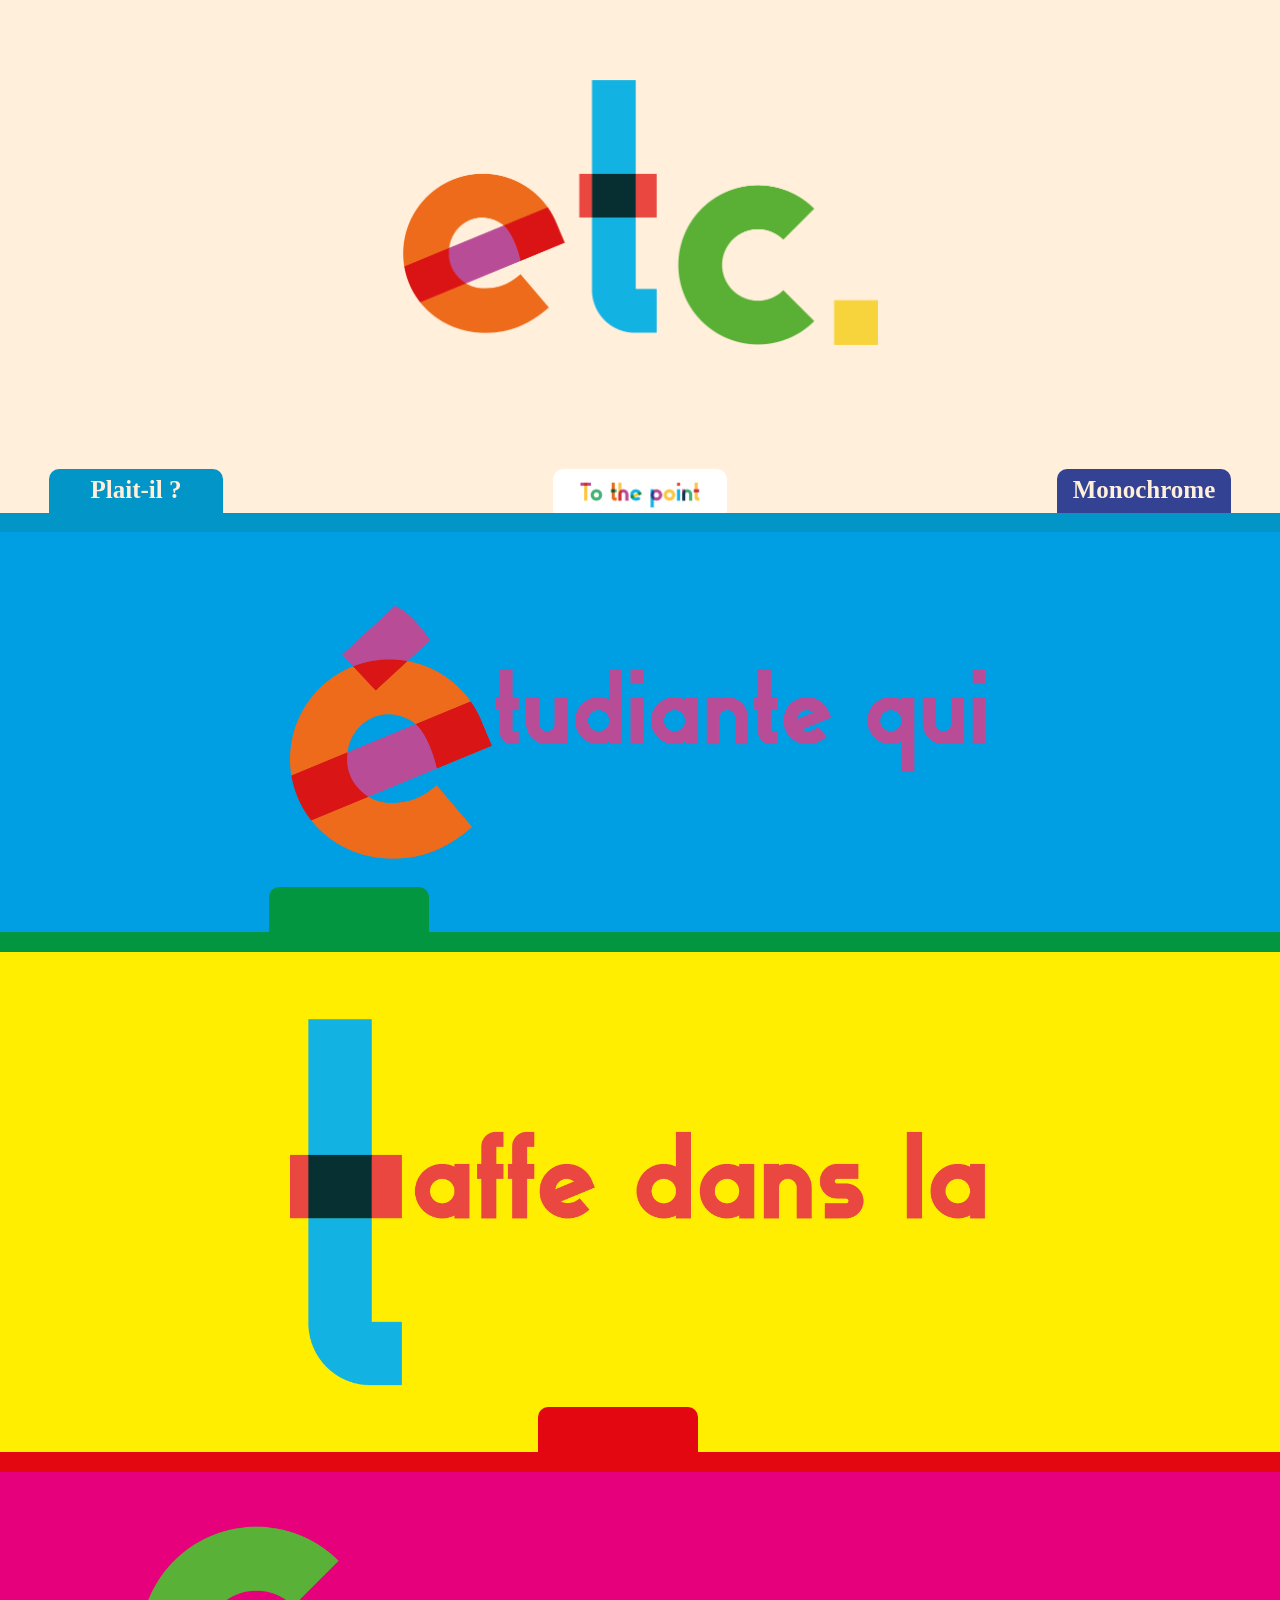
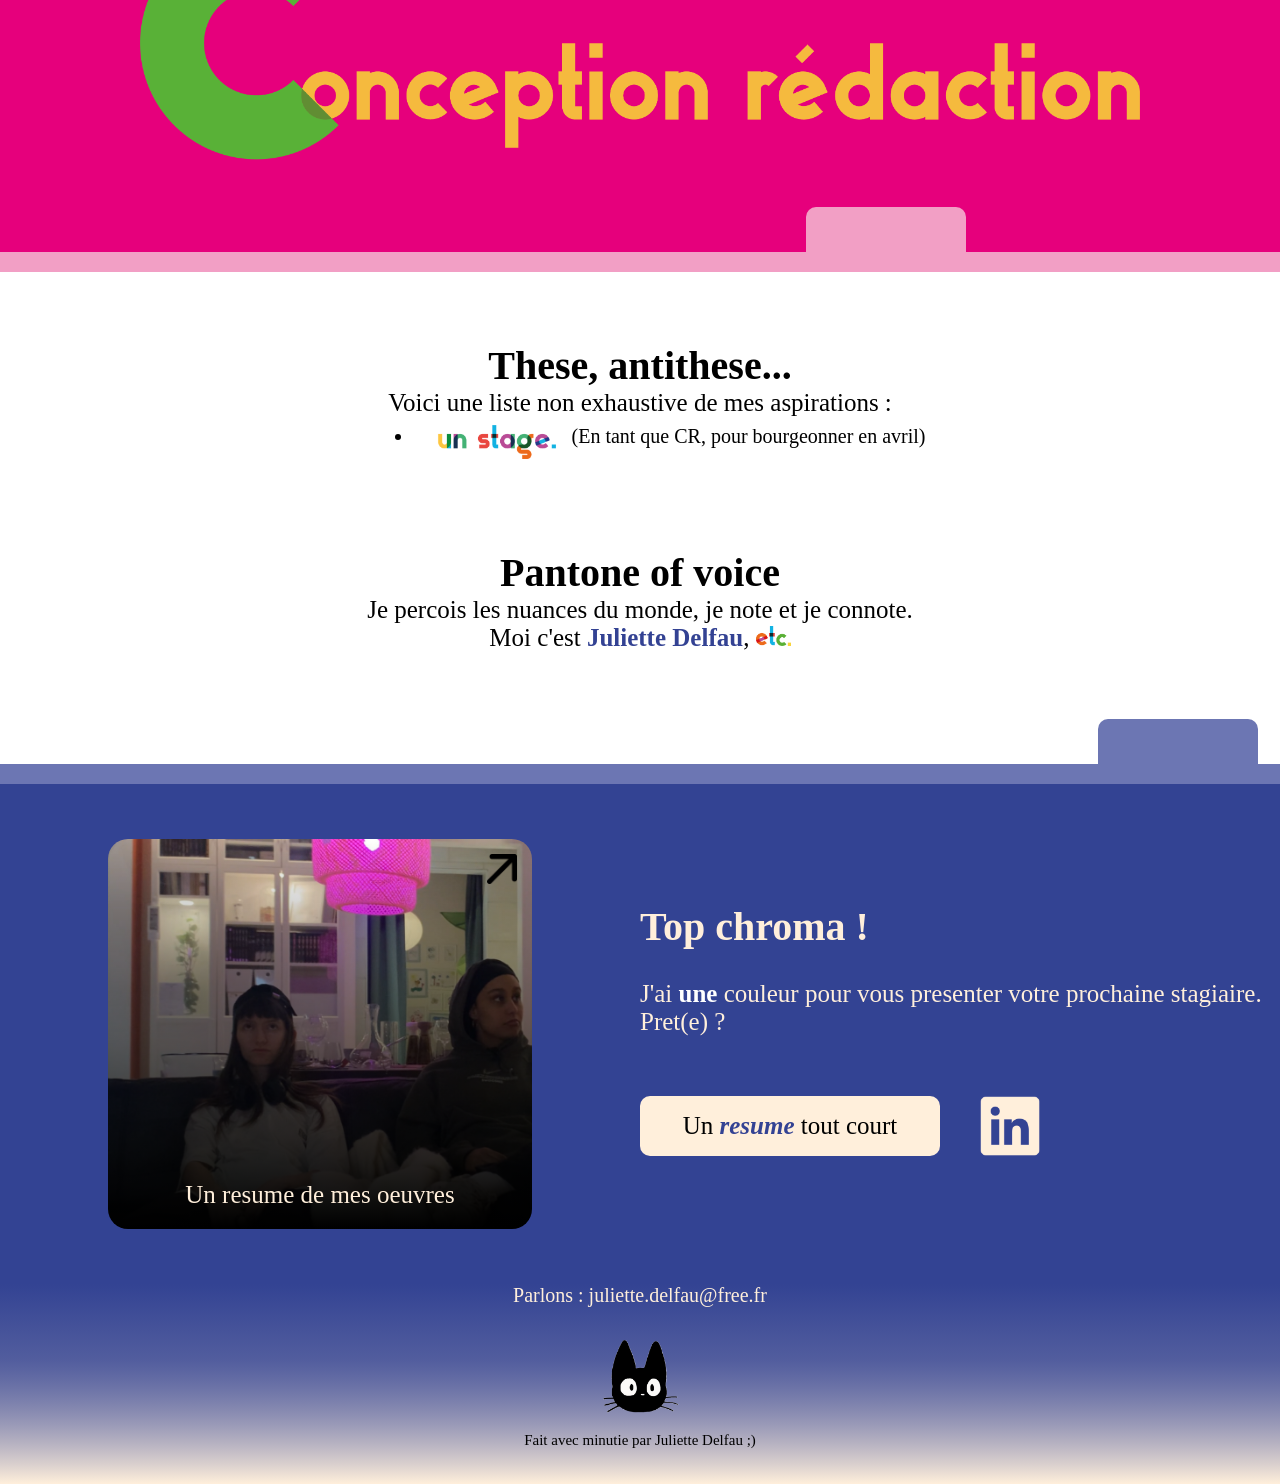
==== index.html @ 7466a405 "Add files via upload" ====
<!DOCTYPE html>
<html lang="fr">
<head>
    <meta charset="UTF-8">
    <meta name="viewport" content="width=device-width, initial-scale=1.0">
    <title>etc.</title>
    <link rel="stylesheet" href="styles.css">
</head>
    
<body>
    <div class="intro">
        <img src="assets/etc..png" alt="etc." class="titre">        
        <nav class="navbar">
            <ul class="menu">
                <li class="etc"><a href="#kessesse">Plait-il ?</a></li>
                <li class="resume"><a href="#to-the-point"><img src="assets/To%20The%20Point.png" alt="To the point" class="ttp"></a></li>
                <li class="bleu"><a href="#monochrome">Monochrome</a></li>
            </ul>
            <div class="separation1"></div>
        </nav>
    </div>
    <div id="kessesse">
        <div class="E">
            <img src="assets/Etudiante%20qui.png" alt="Etudiante qui" class="eq">
            <a href="#T" class="intercalaire1"></a>
        </div>
        <div class="separation2"></div>
        <div id="T">
            <img src="assets/Taffe%20dans%20la.png" alt="Taffe dans la" class="tdl">
            <a href="#C" class="intercalaire2"></a>
        </div>
        <div class="separation3"></div>
        <div id="C">
            <img src="assets/CR.png" alt="Conception rédaction" class="cr">
            <a href="#to-the-point" class="intercalaire3"></a>
        </div>
    </div>
    <div class="separation4"></div>
    <div id="to-the-point">
        <div class="texte">
            <h2>These, antithese...</h2>
            <p>Voici une liste non exhaustive de mes aspirations :</p>
            <ul class="liste">
                <li><img src="assets/Un%20stage.png" alt="Un stage." class="stage">(En tant que CR, pour bourgeonner en avril)</li>
            </ul>
            <h2>Pantone of voice</h2>
            <p>Je percois les nuances du monde, je note et je connote.</p>
            <p>Moi c'est <span>Juliette Delfau</span>, <img src="assets/etc..png" alt="etc." class="etc"></p>
            <a href="#monochrome" class="intercalaire4"></a>
        </div>
    </div>
    <div class="separation5"></div>
    <div id="monochrome">
        <div class="pres">
            <a href="https://aliasjuliette.wordpress.com/" class="rectangle" target="_blank">
                <img src="assets/fleche.png" alt="Nouvel onglet" class="fleche">
                <p>Un resume de mes oeuvres</p>
            </a>
            </div>
        <div class="pres">
            <h2 class="mono">Top chroma !</h2>
            <p>J'ai <span class="une">une</span> couleur pour vous presenter votre prochaine stagiaire. Pret(e) ?</p>
            <dev class="liens">
                <a href="assets/CV.pdf" class="bouton" target="_blank">
                    <p>Un <span class="CV">resume</span> tout court</p>
                </a>
                <a href="http://www.linkedin.com/in/juliette-delfau-29739733b" class="LinkedIn" target="_blank">
                    <img src="assets/Linkedin.png" alt="LinkedIn" class="icone"> 
                </a>
            </dev>
        </div>
    </div>
    <footer>
        <p class="mail">Parlons :    
            <a href="mailto: juliette.delfau@free.fr" class="free">juliette.delfau@free.fr</a>
        </p>
            <img src="assets/chat.png" alt="chat" class="chat">
        <p class="made">Fait avec minutie par Juliette Delfau ;)</p>
    </footer>
</body>
</html>
---- styles.css ----
/* GENERAL */

html, body{
    margin: 0;
    padding: 0;
    background-color: #ffefdb;
    font-family: Kosko regular;
}

:root {
  --diagonale-step: 21vw; 
}

h2{
    font-family: Kosko;
    font-size: 40px;
    margin-top: 70px;
    margin-bottom: 0px;
}

p{
    font-size: 25px; 
    margin-top: 0;
    margin-bottom: 0;
}



/* INTRO */

.intro{
    height: 532px;
}

img.titre{ 
    width: 475px;
    display: flex;
    margin: auto;
    padding-top: 80px;
}

    /* Barre de navigation */

.navbar{
    background-color: transparent;
    min-height: 52px;
    padding-top: 108px;
}

nav ul{
    padding-left: 0;
    display: flex;
    flex-direction: row;
    justify-content: center;
    grid-gap: 330px;
    list-style: none;
    margin-bottom: 0;
}

        /* Titres des parties */

nav ul li a{
    font-weight: bold;
    font-size: 25px;
    text-decoration: none;
    color: #ffefdb;
}

.ttp{
    width: 120px;
}
    
        /* Boutons */

nav ul li{
    border-top-left-radius: 10px;
    border-top-right-radius: 10px;
    height: 30px;
    width: 160px;
    padding: 7px;
    text-align: center;
    margin-left: 0;
}

.etc{
    background-color: #0295C8;
}

.resume{
    background-color: white;
}

.bleu{
    background-color: #334293;
}



/* ETC */

.E{
    height: 400px;
    background-color: #009FE3;
    position: relative;
}

#T{
    height: 500px;
    background-color: #FFEE00;
    position: relative;
}

#C{
    height: 380px;
    background-color: #E6007C;
    position: relative;
}

    /* Textes */

.eq{
    width: 700px;
    position: absolute;
    top: 50%;
    left: 50%;
    transform: translate(-50%, -50%);
}

.tdl{
    width: 700px;
    position: absolute;
    top: 50%;
    left: 50%;
    transform: translate(-50%, -50%);
}

.cr{
    width: 1000px;
    position: absolute;
    top: 45%;
    left: 50%;
    transform: translate(-50%, -50%);
}



/* TO THE POINT */

#to-the-point{
    height: 492px;
    background: white;
    position: relative;
}

.texte{
    display: flex;
    flex-direction: column;
	justify-content: center;
	align-items: center;
    text-align: center;
}

    /* Synthèse */

img.stage{
    width: 120px;
    vertical-align: middle;
    margin-right: 15px;
    margin-left: 15px;
}

.liste{
    margin-top: 0;
    font-size: 20px;
    list-style-position: inside;
    list-style-type: disc;
}

    /* Pantone */

span{
    color: #334293;
    font-weight: bold;
}

img.etc{
    width: 35px;
    vertical-align: baseline;
    background: transparent;
}



/* MONOCHROME */

#monochrome{
    height: 500px;
    background-color: #334393;
    display: flex;
    flex-direction: row;
    color: #ffefdb;
}

.pres{
    flex: 1;
	justify-content: center;
    align-content: center;
}

    /* Colonne 1 */

.rectangle{
    position: relative;
    border-radius: 20px;
    width: 60%;
    height: 70%;
    overflow: hidden;
    display: flex;
    align-items: flex-end;
    justify-content: center;
    padding: 20px;
    margin-left: auto;
    margin-right: auto;
    font-family: Kosko;
    text-decoration: none;
    color: #ffefdb; 
    background-image: 
        linear-gradient(to top, black, 50%, transparent), 
        url('assets/Bloques.png');
    background-size: 700px;
}

.fleche{
    position: absolute;
    width: 60px;
    top: 0px;
    right: 0px;
}

.rectangle:hover {
  transform: scale(1.02);
}

    /* Colonne 2 */

.mono{
    margin-bottom: 30px;
    margin-top: 0;
}

.une{
    font-family: kosko;
    color: white;
}

.liens{
    display: flex;
    flex-direction: row;
    margin-top: 60px;
}

        /* Bouton 1 */

.bouton{
    display: flex;
    text-decoration: none;
    flex-direction: column;
    justify-content: center; 
    align-items: center;
    position: relative;
    width: 300px;
    height: 60px;
    border-radius: 10px;
    background-color: #ffefdb;
    color: black;
    font-family: Kosko;
}

.bouton:hover {
  transform: scale(1.02);
}

.CV{
    font-style: italic;
}

        /* Bouton 2 */

.LinkedIn{
    display: flex;
    margin-left: 30px;
    margin-top: -10px;
}

.icone{
    height: 80px;
}

.LinkedIn:hover {
    transform: scale(1.06);
} 



/* FOOTER */

footer{
    height: 200px;
    display: flex;
    flex-direction: column;
    text-align: center;
    background-image: linear-gradient(to bottom, #334393, 70%, #ffefdb);
    position: relative;
}

.mail{
    font-size: 20px;
     color: #ffefdb;
}

.free{
    text-decoration: none;
    color: #ffefdb;
    font-family: Kosko;
}

.chat{
    width: 80px;
    margin-left: auto;
    margin-right: auto;
    margin-top: 30px;
}

.made{
    font-size: 15px;
    margin-left: 0px; 
    margin-top: 5px;
    position: absolute;
    bottom: 0;
    top: 80%; left: 50%;
    transform: translate(-50%, -50%);
}



/* SEPARATEURS */

.separation1{
    height: 20px;
    background-color: #0295C8;
}

.separation2{
    height: 20px;
    background-color: #029640;
}

.separation3{
    height: 20px;
    background-color: #E30711;
}

.separation4{
    height: 20px;
    background-color: #f29fc5;
}

.separation5{
    height: 20px;
    background-color: #6C76B3
}

.intercalaire1{
    border-top-left-radius: 10px;
    border-top-right-radius: 10px;
    height: 45px;
    width: 160px;
    background-color: #029640;
    margin-left: var(--diagonale-step);
    position: absolute;
    bottom: 0;
}

.intercalaire2{
    border-top-left-radius: 10px;
    border-top-right-radius: 10px;
    height: 45px;
    width: 160px;
    background-color: #E30711;
    margin-left: calc(var(--diagonale-step) * 2);
    position: absolute;
    bottom: 0;
}

.intercalaire3{
    border-top-left-radius: 10px;
    border-top-right-radius: 10px;
    height: 45px;
    width: 160px;
    background-color: #f29fc5;
    margin-left: calc(var(--diagonale-step) * 3);
    position: absolute;
    bottom: 0;
}

.intercalaire4{
    border-top-left-radius: 10px;
    border-top-right-radius: 10px;
    height: 45px;
    width: 160px;
    background-color: #6C76B3;
    margin-left: calc(var(--diagonale-step) * 4);
    position: absolute;
    bottom: 0;
}
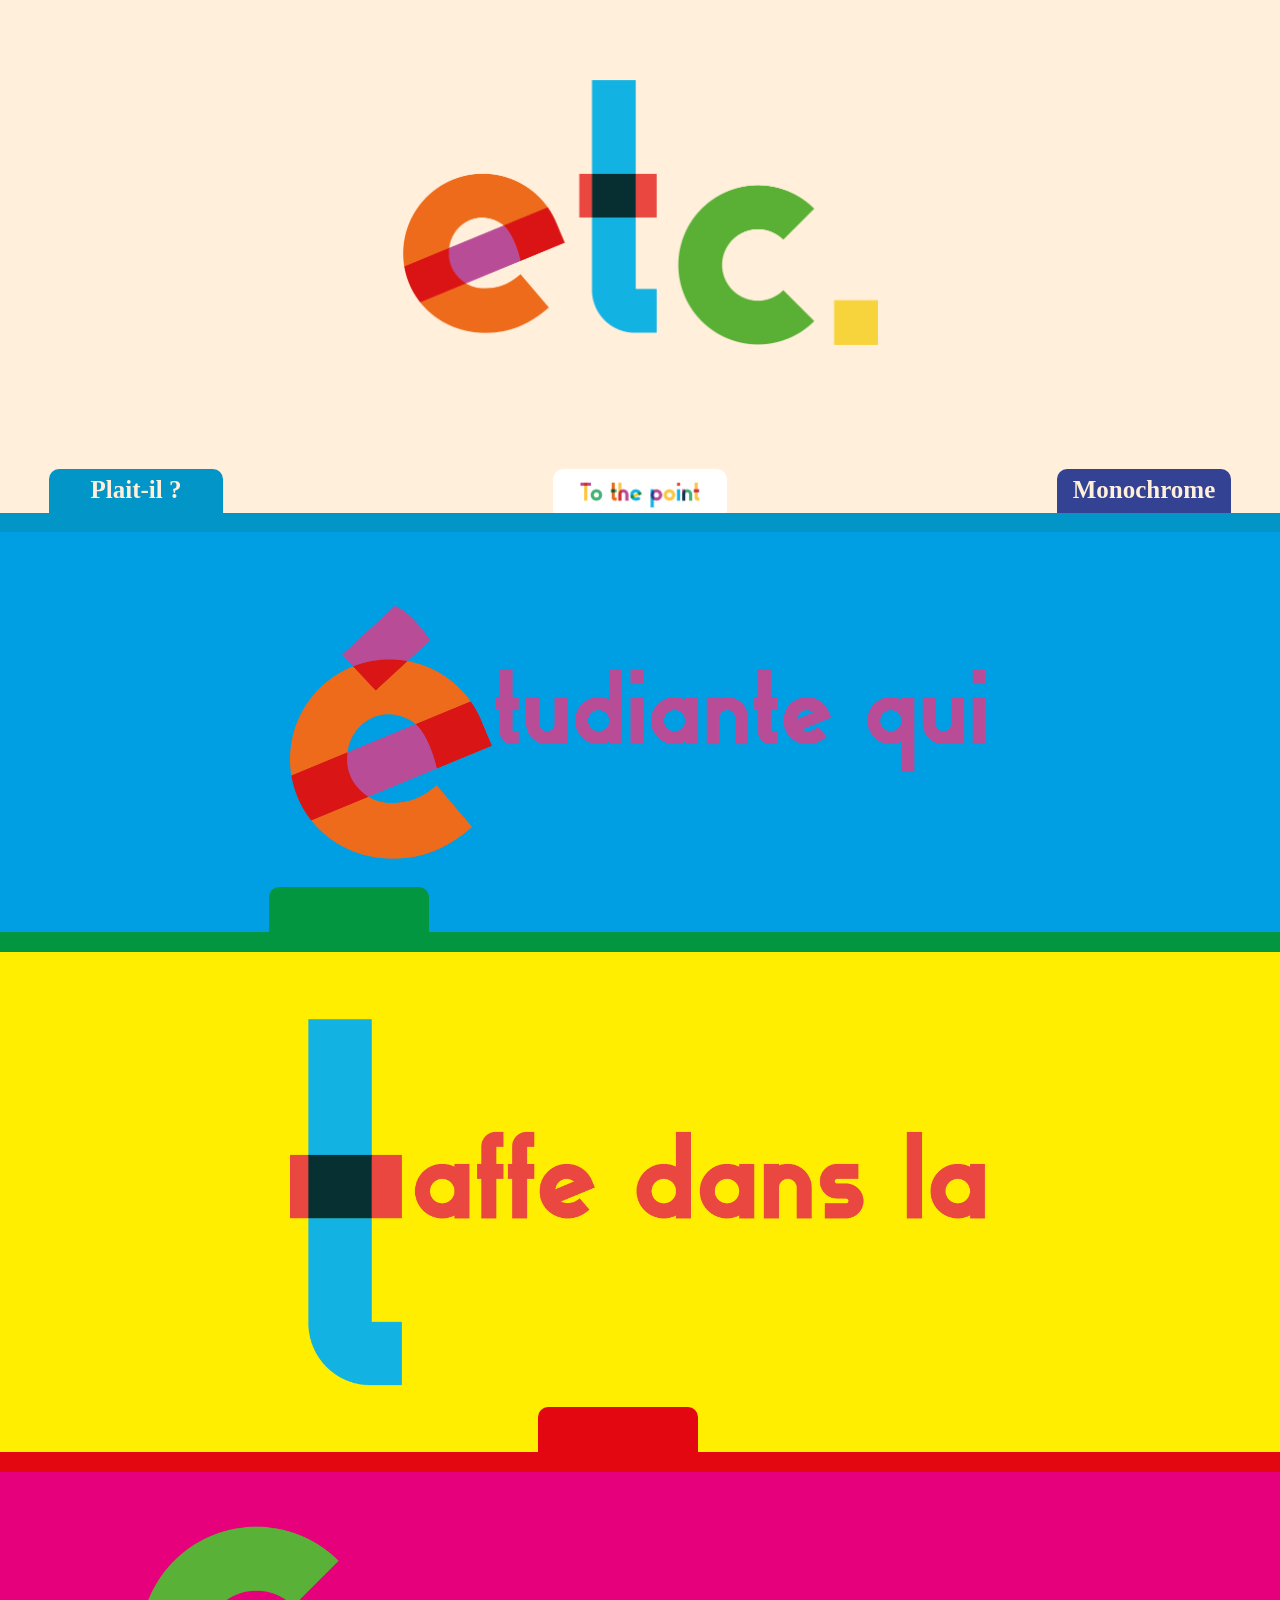
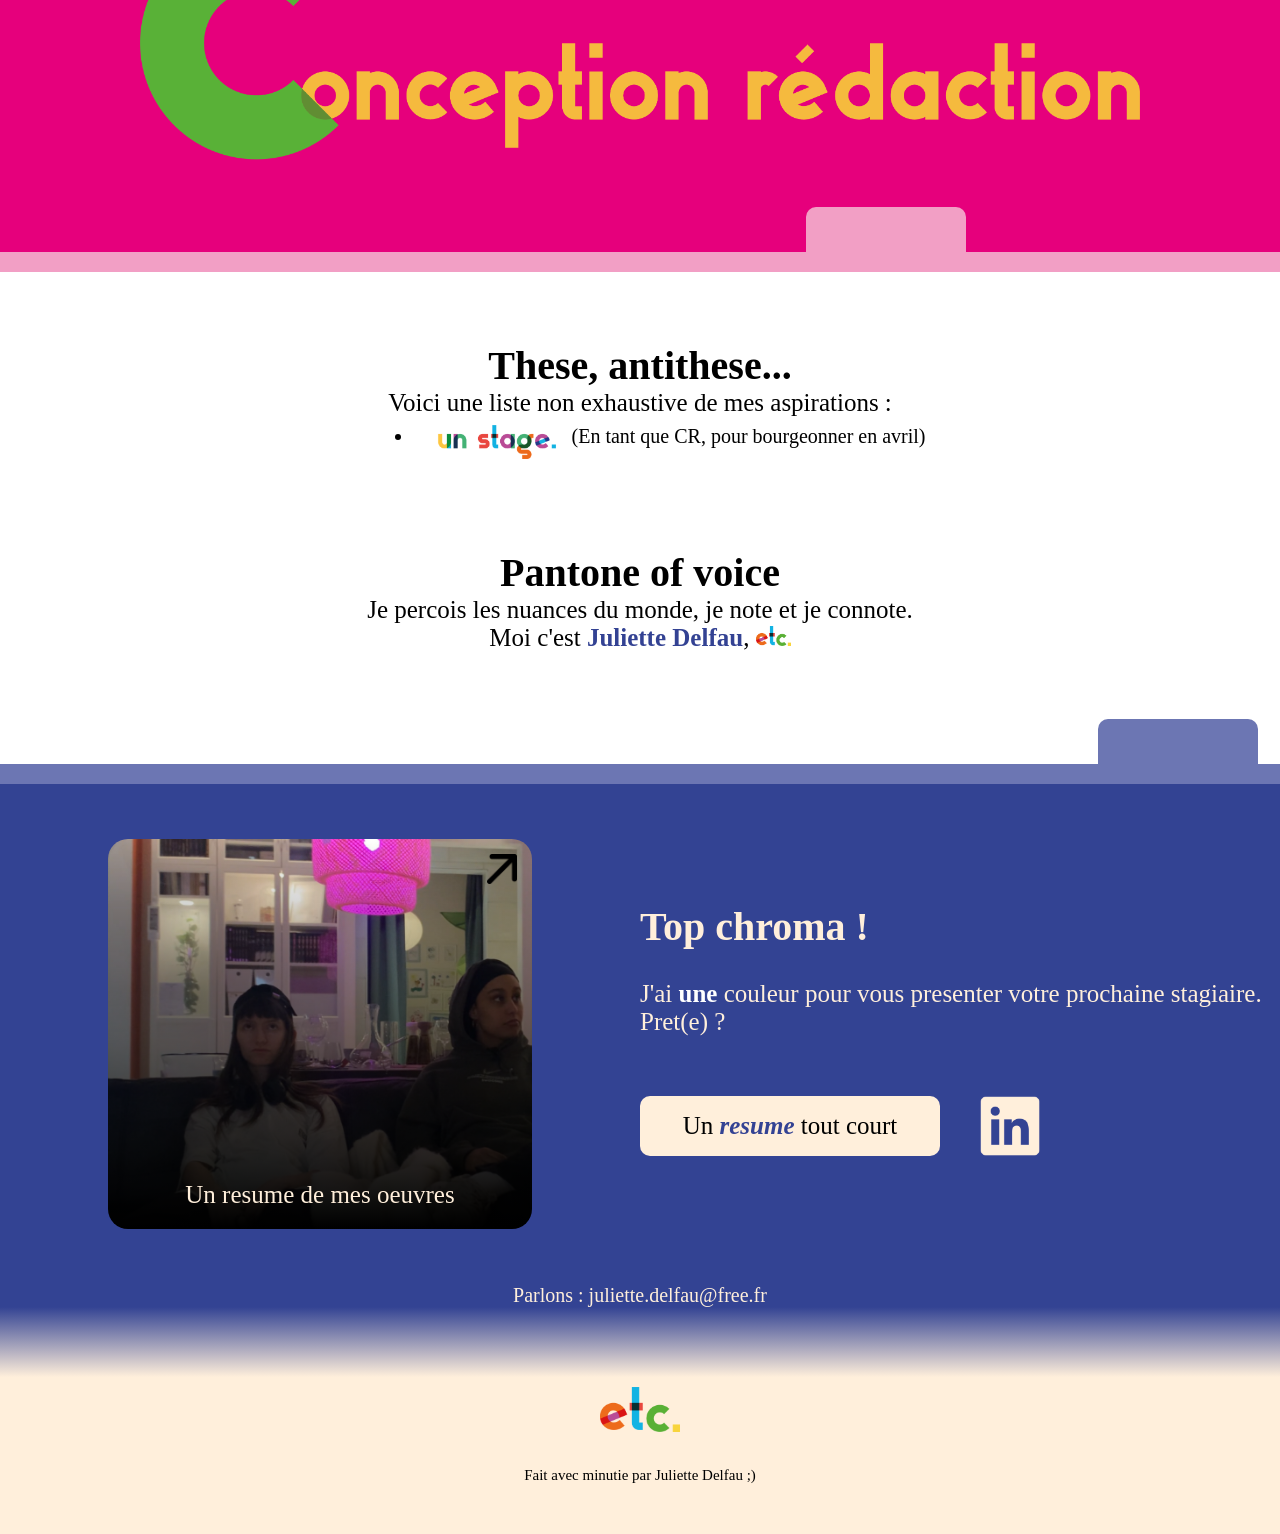
==== commit a6250455: "Add files via upload" ====
--- a/index.html
+++ b/index.html
@@ -3,12 +3,13 @@
 <head>
     <meta charset="UTF-8">
     <meta name="viewport" content="width=device-width, initial-scale=1.0">
-    <title>etc.</title>
+    <title>Juliette D. Delfau</title>
+    <link rel="icon" type="image/png" href="assets/Favicon.png">
     <link rel="stylesheet" href="styles.css">
 </head>
     
 <body>
-    <div class="intro">
+    <div id="intro">
         <img src="assets/etc..png" alt="etc." class="titre">        
         <nav class="navbar">
             <ul class="menu">
@@ -74,7 +75,10 @@
         <p class="mail">Parlons :    
             <a href="mailto: juliette.delfau@free.fr" class="free">juliette.delfau@free.fr</a>
         </p>
-            <img src="assets/chat.png" alt="chat" class="chat">
+        <div class="fin"></div>
+        <a href="#intro" class="remonter">
+            <img src="assets/etc..png" alt="etc." class="conclu">
+        </a>
         <p class="made">Fait avec minutie par Juliette Delfau ;)</p>
     </footer>
 </body>
--- a/styles.css
+++ b/styles.css
@@ -28,7 +28,7 @@
 
 /* INTRO */
 
-.intro{
+#intro{
     height: 532px;
 }
 
@@ -305,17 +305,25 @@
 /* FOOTER */
 
 footer{
-    height: 200px;
+    height: 250px;
     display: flex;
     flex-direction: column;
     text-align: center;
-    background-image: linear-gradient(to bottom, #334393, 70%, #ffefdb);
-    position: relative;
-}
+    position: relative;
+    background-color: #ffefdb;
+}
+
+.fin{
+    background-image: linear-gradient(to bottom, #334393, 50%, #ffefdb);
+    height: 70px;
+}
+
+    /* texte */
 
 .mail{
     font-size: 20px;
-     color: #ffefdb;
+    color: #ffefdb;
+    background-color: #334393;
 }
 
 .free{
@@ -324,13 +332,6 @@
     font-family: Kosko;
 }
 
-.chat{
-    width: 80px;
-    margin-left: auto;
-    margin-right: auto;
-    margin-top: 30px;
-}
-
 .made{
     font-size: 15px;
     margin-left: 0px; 
@@ -339,6 +340,21 @@
     bottom: 0;
     top: 80%; left: 50%;
     transform: translate(-50%, -50%);
+}
+
+    /* etc. */
+
+.remonter{
+    margin-left: auto;
+    margin-right: auto;
+/*    margin-top: 50px;*/
+}
+
+.conclu{
+    padding: 10px;
+    width: 80px;
+    margin-left: auto;
+    margin-right: auto;
 }
 
 
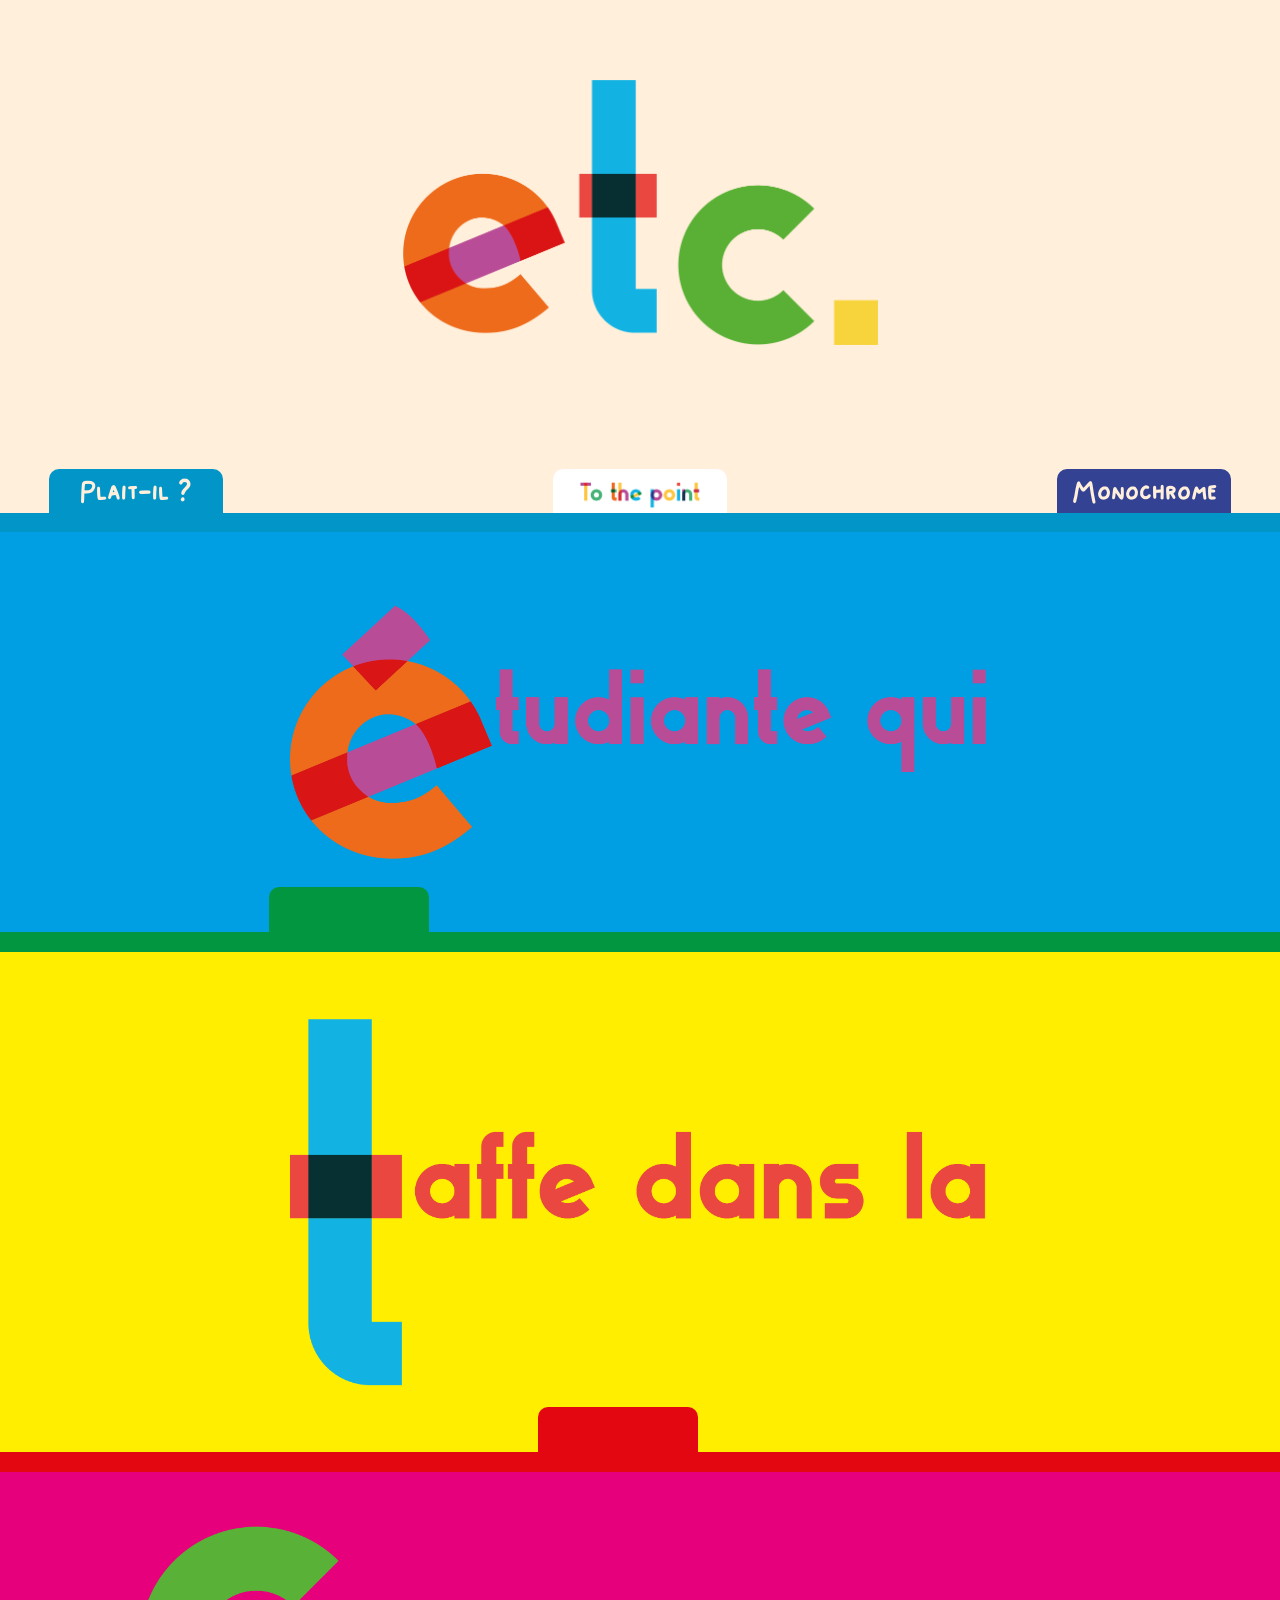
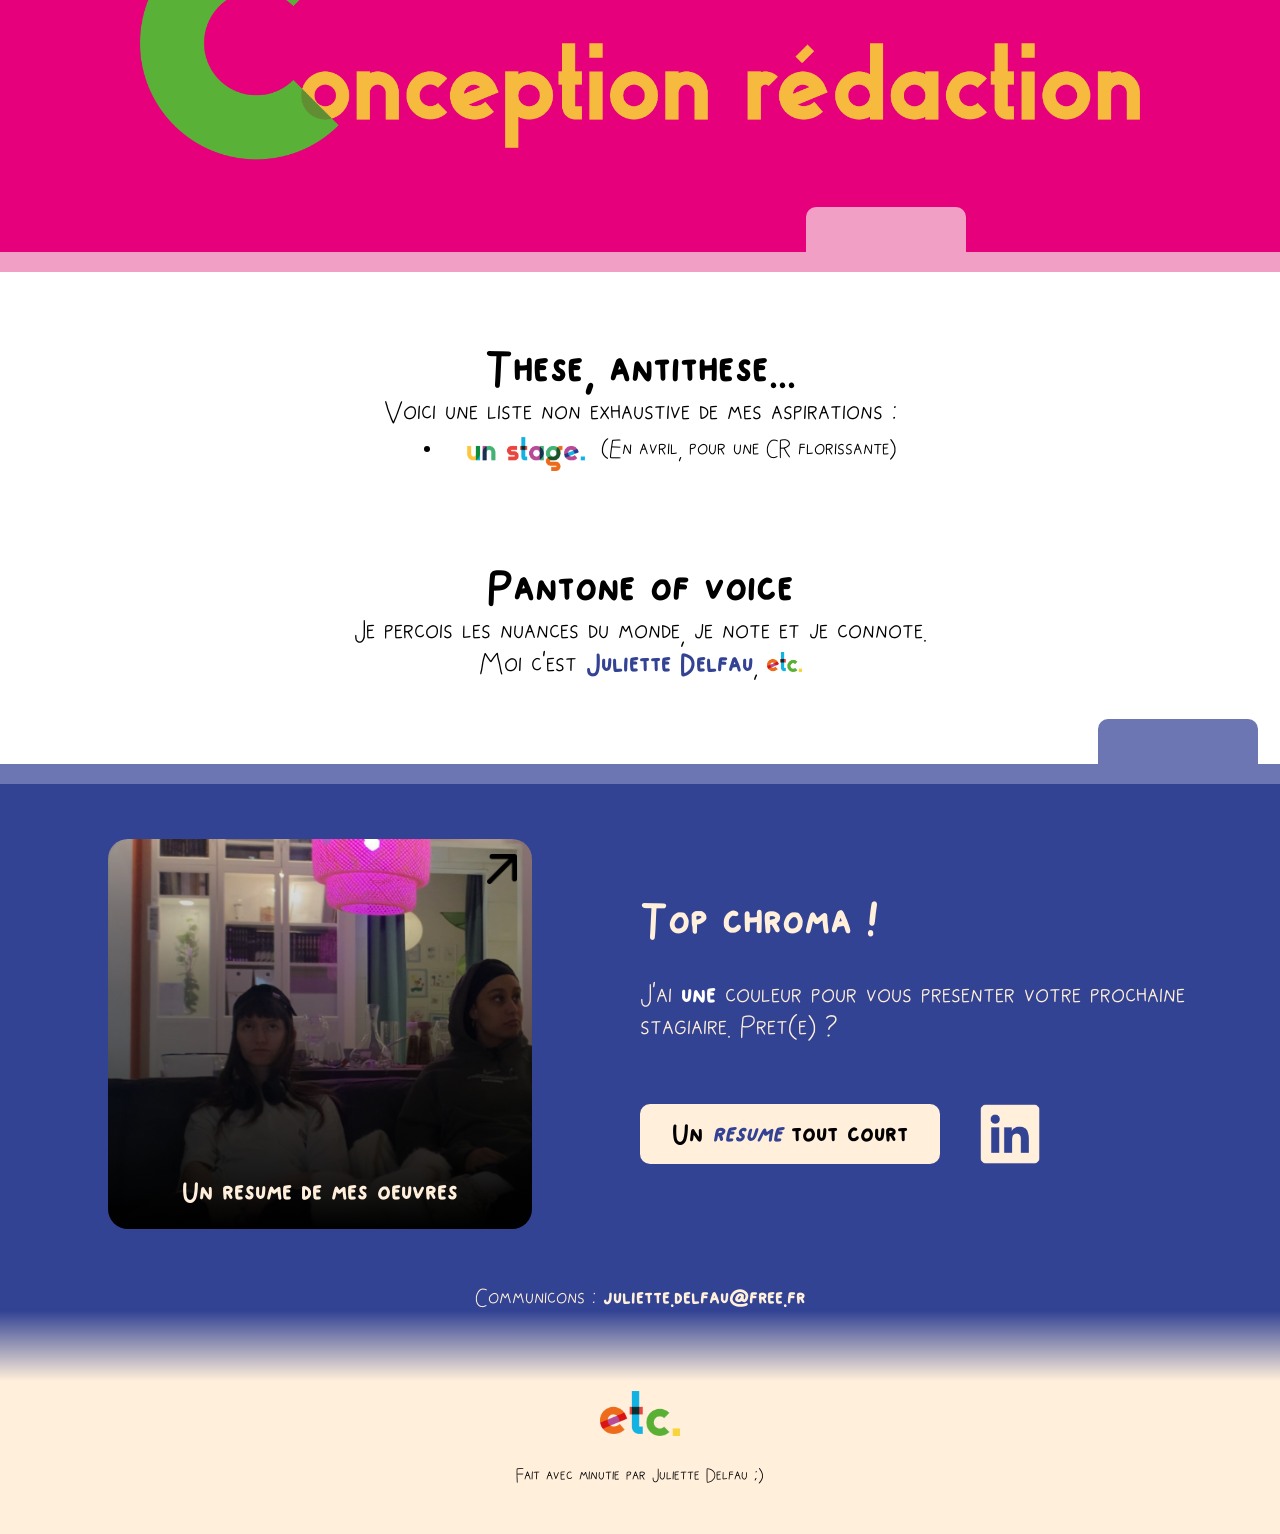
==== commit 9bdb1d68: "Add files via upload" ====
--- a/index.html
+++ b/index.html
@@ -6,6 +6,7 @@
     <title>Juliette D. Delfau</title>
     <link rel="icon" type="image/png" href="assets/Favicon.png">
     <link rel="stylesheet" href="styles.css">
+    <meta name="google-site-verification" content="UVwqHNItAHjaG1F4saLDNKpYvbRm58kEmzA-8f9P3A4" />
 </head>
     
 <body>
@@ -42,7 +43,7 @@
             <h2>These, antithese...</h2>
             <p>Voici une liste non exhaustive de mes aspirations :</p>
             <ul class="liste">
-                <li><img src="assets/Un%20stage.png" alt="Un stage." class="stage">(En tant que CR, pour bourgeonner en avril)</li>
+                <li><img src="assets/Un%20stage.png" alt="Un stage." class="stage">(En avril, pour une CR florissante)</li>
             </ul>
             <h2>Pantone of voice</h2>
             <p>Je percois les nuances du monde, je note et je connote.</p>
@@ -72,7 +73,7 @@
         </div>
     </div>
     <footer>
-        <p class="mail">Parlons :    
+        <p class="mail">Communicons :   
             <a href="mailto: juliette.delfau@free.fr" class="free">juliette.delfau@free.fr</a>
         </p>
         <div class="fin"></div>
--- a/styles.css
+++ b/styles.css
@@ -1,10 +1,29 @@
 /* GENERAL */
+
+@font-face{
+    font-family: "Kosko";
+  src:
+    local("kosko_font"),
+    url("assets/fonts/KoskoRegular-Regular.otf") format("opentype"),
+    url("assets/fonts/KoskoRegular-Regular.ttf") format("truetype");
+    font-weight: normal;
+}
+
+@font-face{
+    font-family: "Kosko";
+  src:
+    local("kosko_font"),
+    url("assets/fonts/KoskoBold-Bold.otf") format("opentype"),
+    url("assets/fonts/KoskoBold-Bold.ttf") format("truetype");
+    font-weight: bold;
+}
 
 html, body{
     margin: 0;
     padding: 0;
     background-color: #ffefdb;
-    font-family: Kosko regular;
+    font-family: "Kosko";
+    font-weight: normal;
 }
 
 :root {
@@ -12,14 +31,14 @@
 }
 
 h2{
-    font-family: Kosko;
+    font-weight: bold;
     font-size: 40px;
     margin-top: 70px;
     margin-bottom: 0px;
 }
 
 p{
-    font-size: 25px; 
+    font-size: 25px;
     margin-top: 0;
     margin-bottom: 0;
 }
@@ -222,6 +241,7 @@
     margin-left: auto;
     margin-right: auto;
     font-family: Kosko;
+    font-weight: bold;
     text-decoration: none;
     color: #ffefdb; 
     background-image: 
@@ -274,10 +294,11 @@
     background-color: #ffefdb;
     color: black;
     font-family: Kosko;
+    font-weight: bold;
 }
 
 .bouton:hover {
-  transform: scale(1.02);
+  transform: scale(1.02); 
 }
 
 .CV{
@@ -297,7 +318,7 @@
 }
 
 .LinkedIn:hover {
-    transform: scale(1.06);
+    transform: scale(1.05);
 } 
 
 
@@ -330,6 +351,7 @@
     text-decoration: none;
     color: #ffefdb;
     font-family: Kosko;
+    font-weight: bold;
 }
 
 .made{
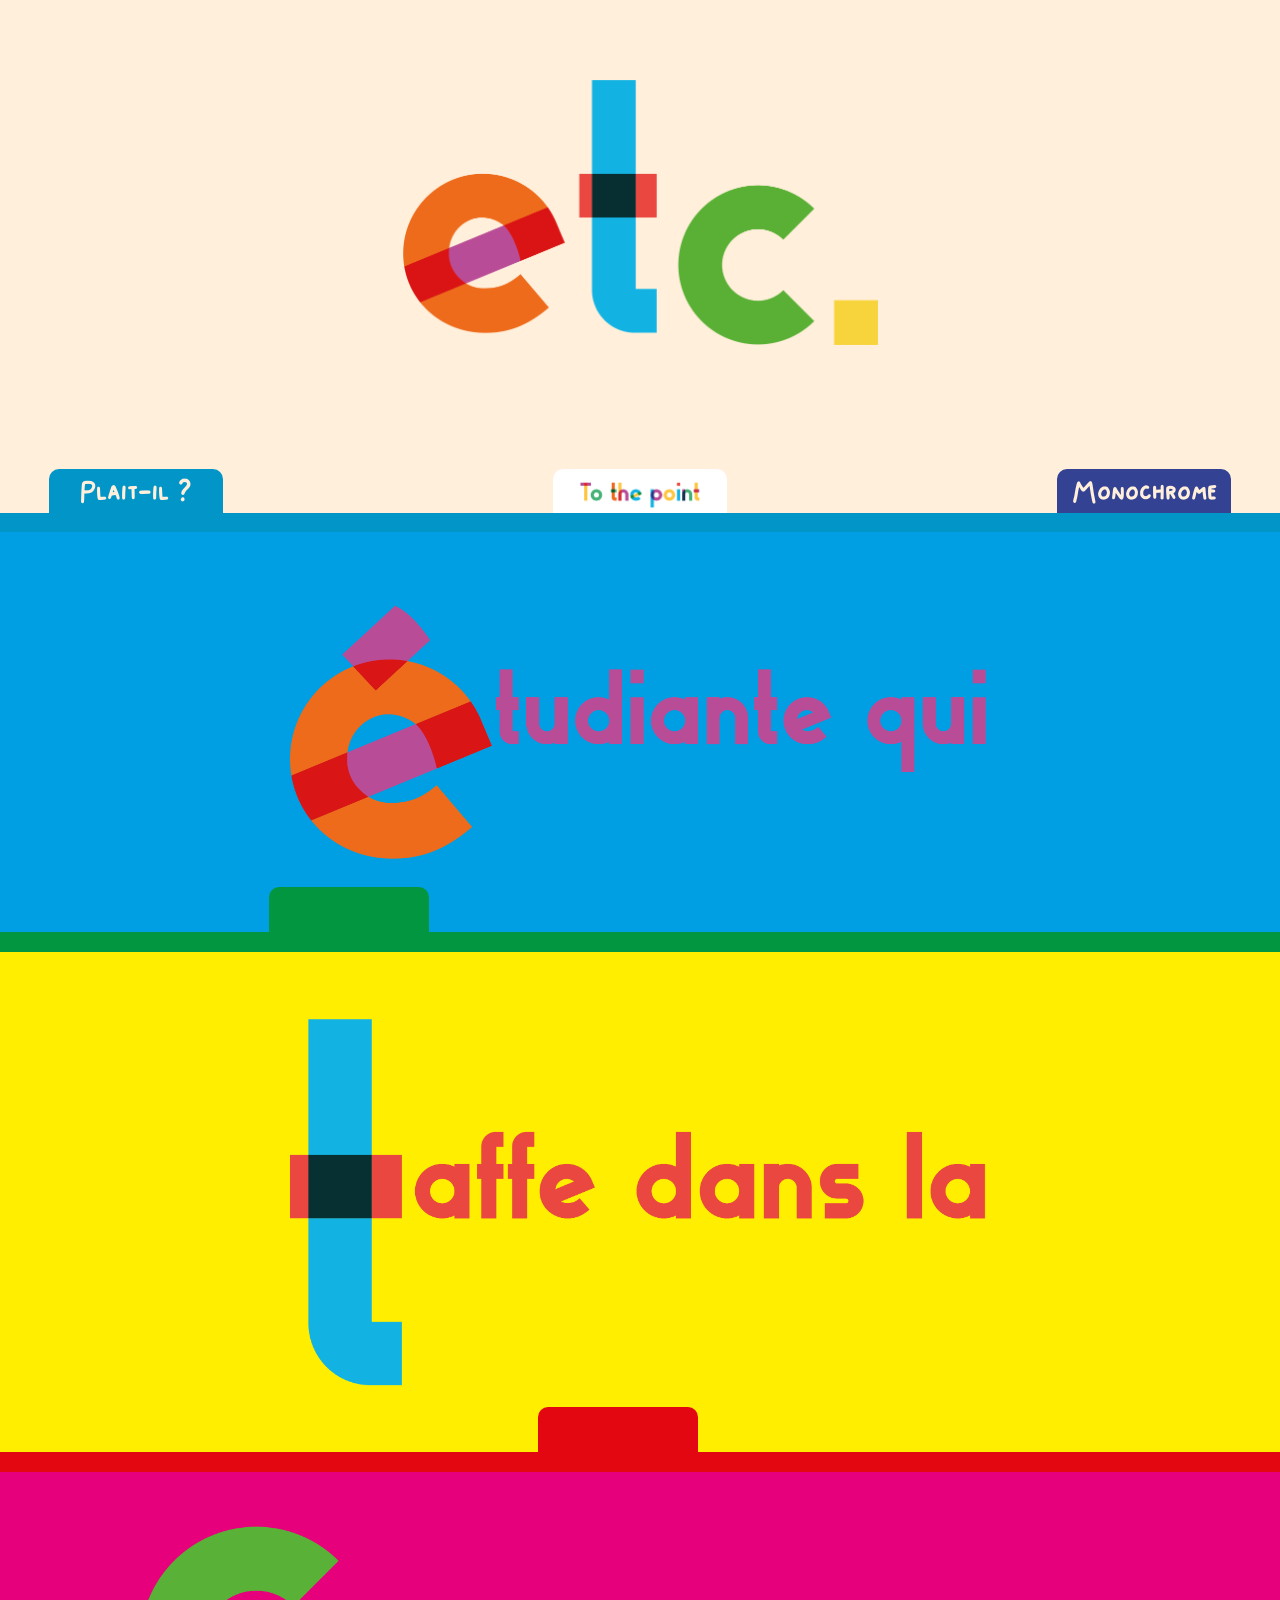
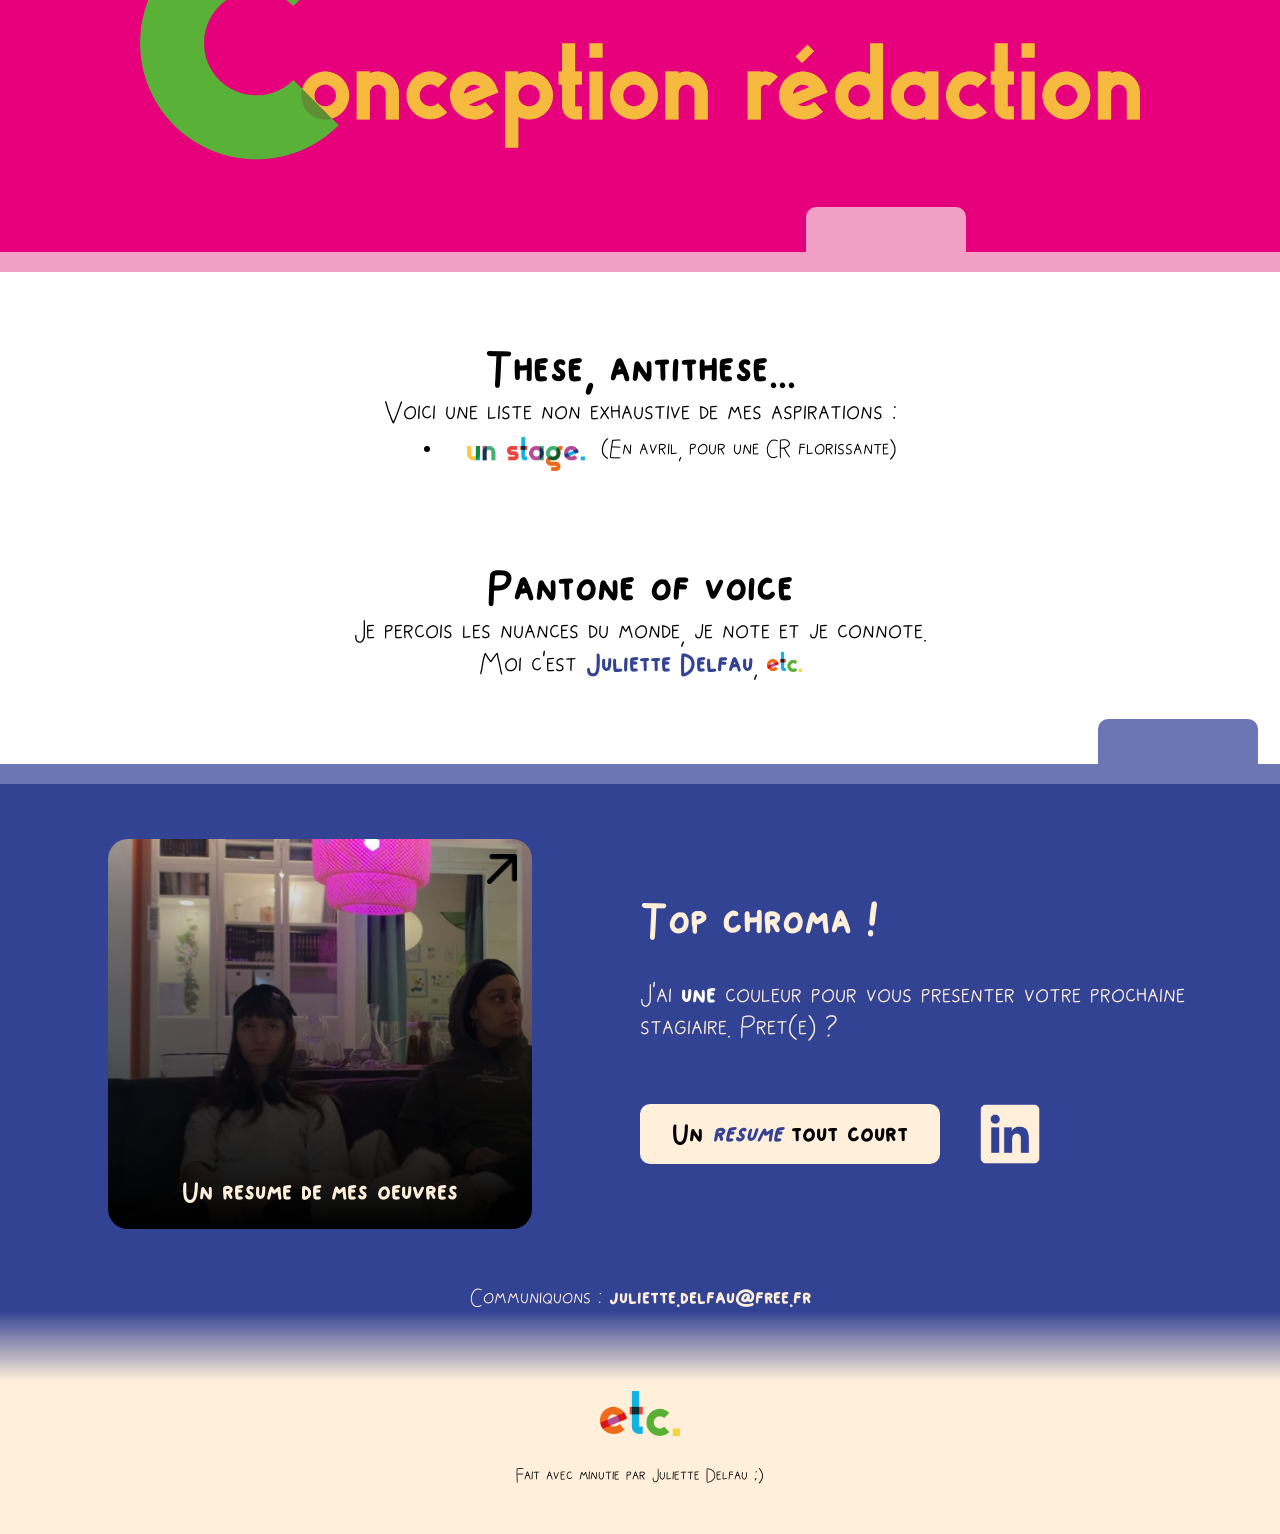
==== commit a779a50a: "Add files via upload" ====
--- a/index.html
+++ b/index.html
@@ -73,7 +73,7 @@
         </div>
     </div>
     <footer>
-        <p class="mail">Communicons :   
+        <p class="mail">Communiquons :   
             <a href="mailto: juliette.delfau@free.fr" class="free">juliette.delfau@free.fr</a>
         </p>
         <div class="fin"></div>
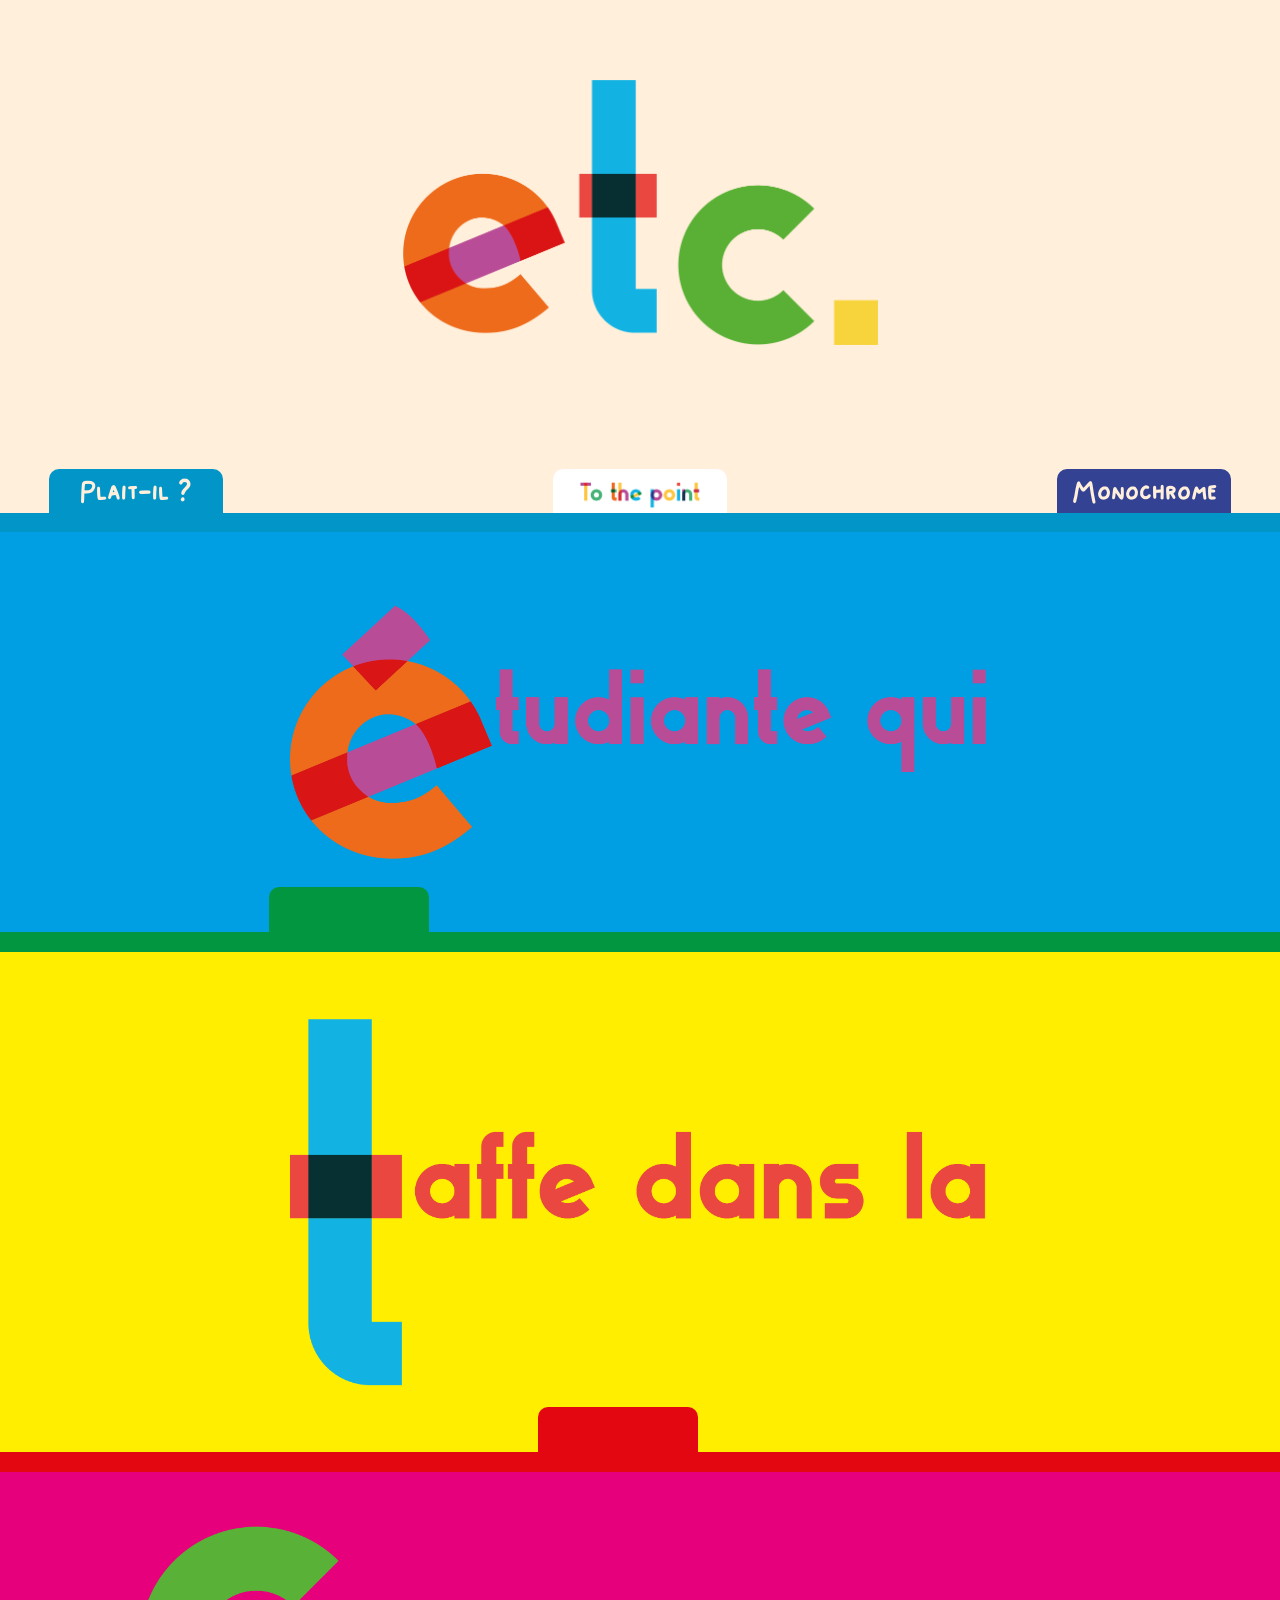
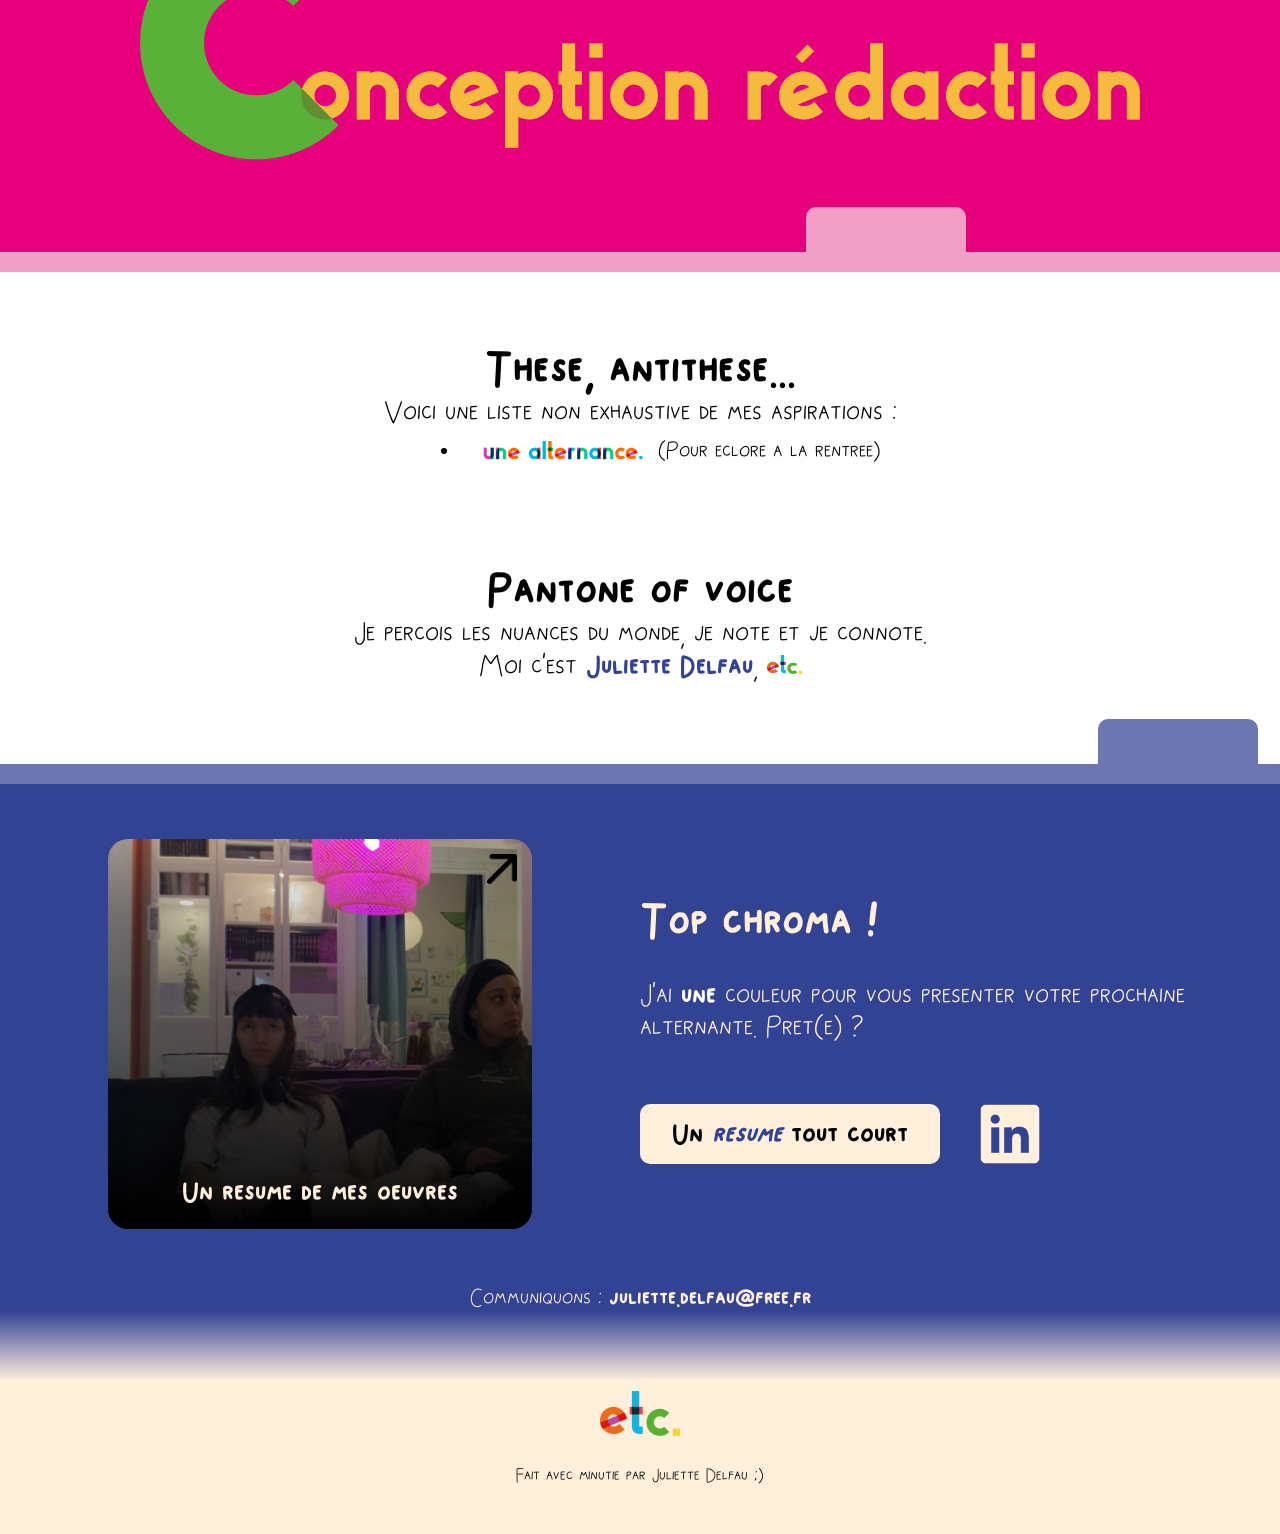
==== commit 472a5496: "Add files via upload" ====
--- a/index.html
+++ b/index.html
@@ -43,7 +43,7 @@
             <h2>These, antithese...</h2>
             <p>Voici une liste non exhaustive de mes aspirations :</p>
             <ul class="liste">
-                <li><img src="assets/Un%20stage.png" alt="Un stage." class="stage">(En avril, pour une CR florissante)</li>
+                <li><img src="assets/Une%20alternance.png" alt="Une alternance." class="alternance">(Pour eclore a la rentree)</li>
             </ul>
             <h2>Pantone of voice</h2>
             <p>Je percois les nuances du monde, je note et je connote.</p>
@@ -61,7 +61,7 @@
             </div>
         <div class="pres">
             <h2 class="mono">Top chroma !</h2>
-            <p>J'ai <span class="une">une</span> couleur pour vous presenter votre prochaine stagiaire. Pret(e) ?</p>
+            <p>J'ai <span class="une">une</span> couleur pour vous presenter votre prochaine alternante. Pret(e) ?</p>
             <dev class="liens">
                 <a href="assets/CV.pdf" class="bouton" target="_blank">
                     <p>Un <span class="CV">resume</span> tout court</p>
--- a/styles.css
+++ b/styles.css
@@ -181,8 +181,8 @@
 
     /* Synthèse */
 
-img.stage{
-    width: 120px;
+img.alternance{
+    width: 160px;
     vertical-align: middle;
     margin-right: 15px;
     margin-left: 15px;
